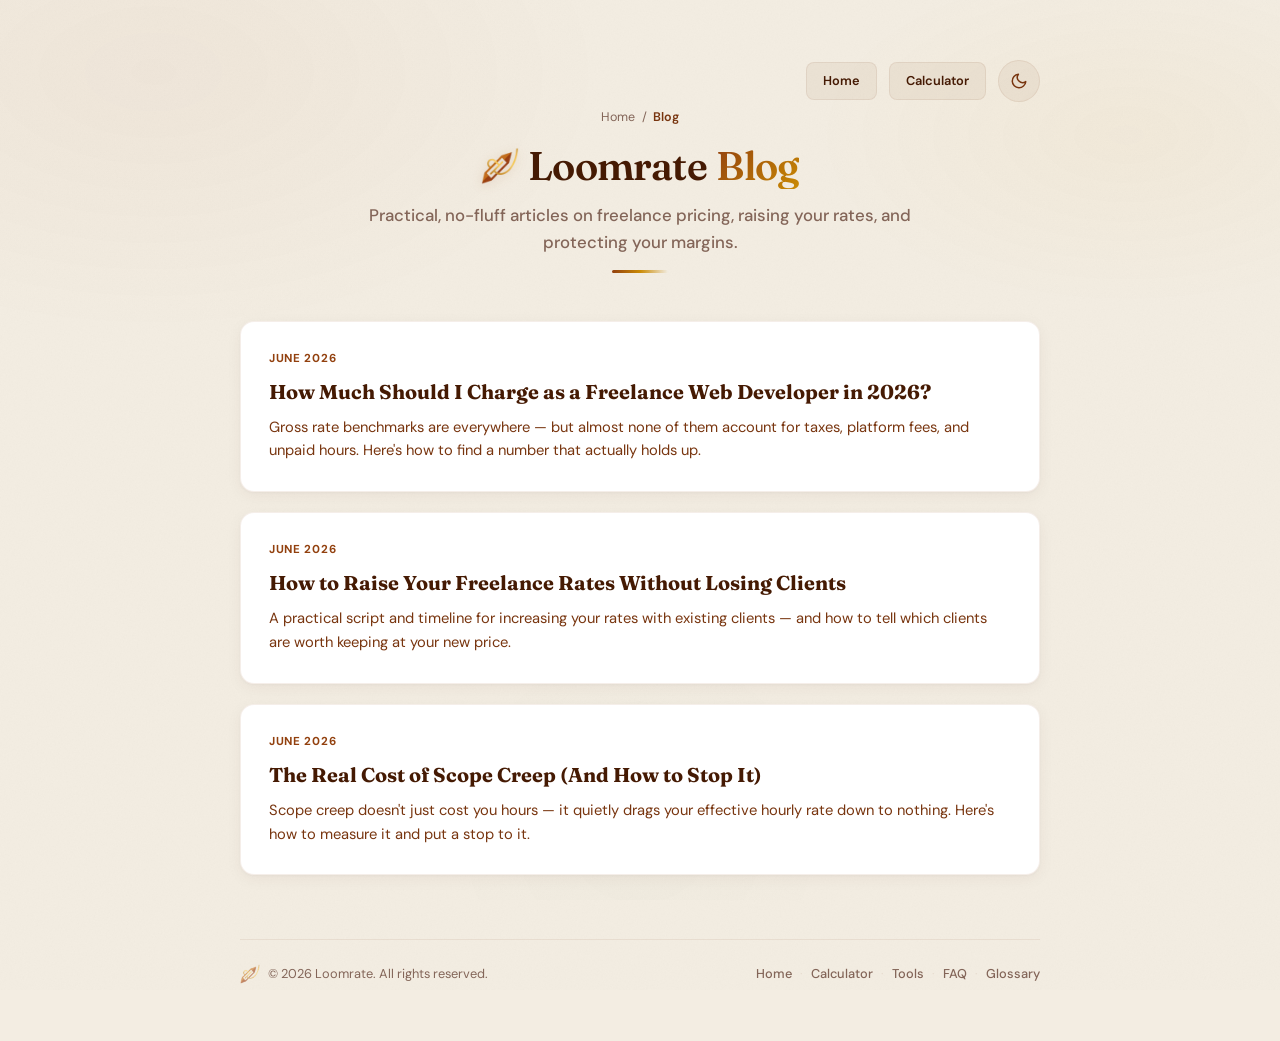
==== blog/index.html @ e648123e "feat: add Phase 1 growth features - share card, SEO tools, blog, paywall UX Adds shareable profitabi" ====
<!DOCTYPE html>
<html lang="en">

<head>
    <meta charset="UTF-8">
    <meta name="viewport" content="width=device-width, initial-scale=1.0">
    <title>Freelance Pricing Blog | Loomrate</title>
    <meta name="description"
        content="Practical articles on freelance pricing, raising your rates, scope creep, and profitability — from the team behind Loomrate.">
    <meta name="robots" content="index, follow">
    <link rel="canonical" href="https://www.loomrate.com/blog">

    <meta property="og:type" content="website">
    <meta property="og:url" content="https://www.loomrate.com/blog">
    <meta property="og:title" content="Freelance Pricing Blog | Loomrate">
    <meta property="og:description" content="Practical articles on freelance pricing, raising your rates, scope creep, and profitability.">
    <meta property="og:image" content="https://www.loomrate.com/og-image.png">
    <meta property="og:image:width" content="1200">
    <meta property="og:image:height" content="630">
    <meta property="og:image:type" content="image/png">

    <meta property="twitter:card" content="summary_large_image">
    <meta property="twitter:url" content="https://www.loomrate.com/blog">
    <meta property="twitter:title" content="Freelance Pricing Blog | Loomrate">
    <meta property="twitter:description" content="Practical articles on freelance pricing, raising your rates, scope creep, and profitability.">
    <meta property="twitter:image" content="https://www.loomrate.com/og-image.png">

    <link rel="preconnect" href="https://fonts.googleapis.com">
    <link rel="preconnect" href="https://fonts.gstatic.com" crossorigin>
    <link href="https://fonts.googleapis.com/css2?family=DM+Sans:ital,wght@0,400;0,500;0,600;0,700;1,400&family=Fraunces:opsz,wght@9..144,500;9..144,600;9..144,700&display=swap" rel="stylesheet">

    <link rel="shortcut icon" href="/favicon.ico?v=1" type="image/x-icon">
    <link rel="icon" href="/favicon.ico?v=1" type="image/x-icon" sizes="any">
    <link rel="icon" type="image/svg+xml" href="/favicons/favicon.svg?v=1">
    <link rel="icon" type="image/png" sizes="32x32" href="/favicons/favicon-32x32.png?v=1">
    <link rel="icon" type="image/png" sizes="16x16" href="/favicons/favicon-16x16.png?v=1">
    <link rel="apple-touch-icon" sizes="180x180" href="/favicons/apple-touch-icon.png?v=1">

    <script type="application/ld+json">
    {
      "@context": "https://schema.org",
      "@graph": [
        {
          "@type": "Blog",
          "@id": "https://www.loomrate.com/blog#blog",
          "name": "Loomrate Freelance Pricing Blog",
          "isPartOf": { "@id": "https://www.loomrate.com/#website" }
        },
        {
          "@type": "BreadcrumbList",
          "itemListElement": [
            { "@type": "ListItem", "position": 1, "name": "Home", "item": "https://www.loomrate.com/" },
            { "@type": "ListItem", "position": 2, "name": "Blog", "item": "https://www.loomrate.com/blog" }
          ]
        }
      ]
    }
    </script>

    <svg style="position:absolute;width:0;height:0" aria-hidden="true">
        <filter id="grain"><feTurbulence type="fractalNoise" baseFrequency="0.65" numOctaves="3" stitchTiles="stitch" /><feColorMatrix type="saturate" values="0" /></filter>
    </svg>

    <style>
        :root {
            --bg: #f3ede2; --card: #fefcf7; --card-raised: #ffffff; --card-border: rgba(146, 64, 14, 0.09);
            --card-border-hover: rgba(146, 64, 14, 0.22); --accent: #92400e; --accent-hover: #78350f;
            --accent-dim: rgba(146, 64, 14, 0.08); --accent-glow: rgba(146, 64, 14, 0.16); --gold: #ca8a04;
            --gold-dim: rgba(202, 138, 4, 0.08); --text: #451a03; --text-dim: #78350f; --text-muted: #836558;
            --border: rgba(120, 53, 15, 0.08); --shadow: 0 1px 3px rgba(69, 26, 3, 0.04), 0 4px 16px rgba(69, 26, 3, 0.05);
            --shadow-md: 0 4px 12px rgba(69, 26, 3, 0.06), 0 12px 40px rgba(69, 26, 3, 0.08);
            --gradient-line: linear-gradient(90deg, var(--accent), var(--gold), transparent);
            --bg-glow1: rgba(146, 64, 14, 0.04); --bg-glow2: rgba(202, 138, 4, 0.035); --bg-glow3: rgba(22, 101, 52, 0.015);
            --toggle-bg: rgba(120, 53, 15, 0.06); --toggle-hover: rgba(120, 53, 15, 0.12);
            --sun-display: none; --moon-display: inline; --grain-opacity: 0.03;
        }

        [data-theme="dark"] {
            --bg: #0a0d1a; --card: #12162a; --card-raised: #181d35; --card-border: rgba(249, 115, 22, 0.08);
            --card-border-hover: rgba(249, 115, 22, 0.20); --accent: #f97316; --accent-hover: #ea580c;
            --accent-dim: rgba(249, 115, 22, 0.12); --accent-glow: rgba(249, 115, 22, 0.22); --gold: #eab308;
            --gold-dim: rgba(234, 179, 8, 0.10); --text: #fef3c7; --text-dim: #a8a0b8; --text-muted: #7b7894;
            --border: rgba(255, 255, 255, 0.05); --shadow: 0 2px 8px rgba(0, 0, 0, 0.3), 0 8px 32px rgba(0, 0, 0, 0.4);
            --shadow-md: 0 4px 16px rgba(0, 0, 0, 0.4), 0 16px 48px rgba(0, 0, 0, 0.5);
            --gradient-line: linear-gradient(90deg, #f97316, #eab308, transparent);
            --bg-glow1: rgba(249, 115, 22, 0.05); --bg-glow2: rgba(234, 179, 8, 0.04); --bg-glow3: rgba(52, 211, 153, 0.02);
            --toggle-bg: rgba(255, 255, 255, 0.05); --toggle-hover: rgba(255, 255, 255, 0.10);
            --sun-display: inline; --moon-display: none; --grain-opacity: 0.015;
        }

        * { box-sizing: border-box; margin: 0; padding: 0; }

        body { font-family: 'DM Sans', system-ui, sans-serif; background: var(--bg); color: var(--text); line-height: 1.6; -webkit-font-smoothing: antialiased; padding: 3.5rem 1.5rem; min-height: 100vh; position: relative; transition: background-color 0.35s ease, color 0.35s ease; }
        body::before { content: ''; position: fixed; inset: 0; background: radial-gradient(ellipse 55% 45% at 12% 8%, var(--bg-glow1) 0%, transparent 65%), radial-gradient(ellipse 45% 35% at 88% 15%, var(--bg-glow2) 0%, transparent 55%), radial-gradient(ellipse 35% 50% at 50% 92%, var(--bg-glow3) 0%, transparent 45%); pointer-events: none; z-index: 0; transition: background 0.35s ease; }
        body::after { content: ''; position: fixed; inset: 0; filter: url(#grain); opacity: var(--grain-opacity); pointer-events: none; z-index: 0; }

        .container { max-width: 800px; margin: 0 auto; position: relative; z-index: 1; }

        .breadcrumb-nav { display: flex; align-items: center; justify-content: center; gap: 0.4rem; font-size: 0.78rem; color: var(--text-muted); margin-bottom: 1rem; }
        .breadcrumb-nav a { color: var(--text-muted); text-decoration: none; }
        .breadcrumb-nav a:hover { color: var(--accent); }
        .breadcrumb-nav [aria-current="page"] { color: var(--text-dim); font-weight: 600; }

        header { margin-bottom: 3rem; padding-top: 3.25rem; text-align: center; position: relative; animation: slideUp 0.8s cubic-bezier(0.16, 1, 0.3, 1) forwards; }
        header h1 { font-family: 'Fraunces', 'DM Sans', serif; font-weight: 600; font-size: 2.5rem; color: var(--text); letter-spacing: -0.02em; line-height: 1.12; margin-bottom: 0.5rem; }
        header h1 a { text-decoration: none; color: inherit; }
        header h1 span { background: linear-gradient(135deg, var(--accent), var(--gold)); -webkit-background-clip: text; -webkit-text-fill-color: transparent; }
        header p { font-size: 1.05rem; color: var(--text-muted); font-weight: 500; max-width: 600px; margin: 0 auto; }
        header::after { content: ''; display: block; width: 56px; height: 3px; margin: 0.85rem auto 0; background: var(--gradient-line); border-radius: 2px; opacity: 0; transform: scaleX(0); animation: growLine 0.6s cubic-bezier(0.16, 1, 0.3, 1) 0.25s forwards; }

        .header-actions { position: absolute; top: 0.25rem; right: 0; z-index: 1000; display: flex; align-items: center; gap: 0.75rem; }
        .theme-toggle { position: relative; width: 42px; height: 42px; border-radius: 50%; border: 1px solid var(--border); background: var(--toggle-bg); color: var(--text-dim); cursor: pointer; display: flex; align-items: center; justify-content: center; transition: background 0.2s ease, border-color 0.2s ease, color 0.2s ease; }
        .theme-toggle:hover { background: var(--toggle-hover); color: var(--text); border-color: var(--card-border-hover); }
        .theme-toggle:active { transform: scale(0.93); }
        .theme-toggle .icon-sun { display: var(--sun-display); }
        .theme-toggle .icon-moon { display: var(--moon-display); }

        .btn { display: inline-flex; align-items: center; justify-content: center; gap: 0.45rem; font-family: inherit; font-size: 0.85rem; font-weight: 600; padding: 0.8rem 1.3rem; border-radius: 8px; cursor: pointer; border: 1px solid transparent; transition: all 0.15s ease; white-space: nowrap; text-decoration: none; }
        .btn:active { transform: scale(0.97); }
        .btn-primary { background: linear-gradient(135deg, var(--accent), var(--accent-hover)); color: #fff; box-shadow: 0 4px 18px var(--accent-dim); }
        .btn-primary:hover { box-shadow: 0 6px 24px var(--accent-glow); filter: brightness(1.08); }
        .btn-secondary { background: var(--toggle-bg); border-color: var(--border); color: var(--text); }
        .btn-secondary:hover { background: var(--toggle-hover); border-color: var(--card-border-hover); }
        .btn-sm { padding: 0.5rem 1rem; font-size: 0.8rem; }

        .post-list { display: flex; flex-direction: column; gap: 1.25rem; margin-bottom: 4rem; }
        .post-card { background: var(--card-raised); border: 1px solid var(--card-border); border-radius: 14px; padding: 1.75rem; box-shadow: var(--shadow); text-decoration: none; color: inherit; display: block; transition: all 0.25s cubic-bezier(0.16, 1, 0.3, 1); }
        .post-card:hover { border-color: var(--card-border-hover); box-shadow: var(--shadow-md); transform: translateY(-2px); }
        .post-date { font-size: 0.72rem; font-weight: 700; text-transform: uppercase; letter-spacing: 0.06em; color: var(--accent); margin-bottom: 0.5rem; }
        .post-card h2 { font-size: 1.25rem; font-weight: 700; color: var(--text); margin-bottom: 0.5rem; font-family: 'Fraunces', serif; }
        .post-card p { font-size: 0.92rem; color: var(--text-dim); line-height: 1.6; }

        .app-footer { margin-top: 4rem; padding-top: 1.5rem; border-top: 1px solid var(--border); text-align: center; font-size: 0.8rem; color: var(--text-muted); }
        .footer-content { display: flex; flex-direction: column; align-items: center; gap: 0.5rem; }
        @media (min-width: 600px) { .footer-content { flex-direction: row; justify-content: space-between; } }
        .footer-links { display: flex; align-items: center; gap: 0.5rem; flex-wrap: wrap; justify-content: center; }
        .footer-links a { color: var(--text-muted); text-decoration: none; font-weight: 500; }
        .footer-links a:hover { color: var(--accent); }
        .footer-links .separator { color: var(--border); user-select: none; }

        @keyframes slideUp { from { opacity: 0; transform: translateY(20px); } to { opacity: 1; transform: translateY(0); } }
        @keyframes growLine { to { opacity: 1; transform: scaleX(1); } }

        @media (max-width: 640px) {
            .header-actions { position: static; justify-content: flex-end; flex-wrap: wrap; margin-bottom: 1.5rem; }
            header { padding-top: 0; }
            header h1 { font-size: 1.85rem; }
        }
        @media (prefers-reduced-motion: reduce) { *, *::before, *::after { animation-duration: 0.01ms !important; animation-iteration-count: 1 !important; transition-duration: 0.01ms !important; scroll-behavior: auto !important; } }
    </style>
</head>

<body>

    <main class="container">

        <div class="header-actions">
            <a href="/" class="btn btn-secondary btn-sm">Home</a>
            <a href="/calculator" class="btn btn-secondary btn-sm">Calculator</a>
            <button class="theme-toggle" onclick="toggleTheme()" aria-label="Toggle dark mode" title="Toggle dark mode">
                <svg class="icon-moon" xmlns="http://www.w3.org/2000/svg" width="18" height="18" viewBox="0 0 24 24" fill="none" stroke="currentColor" stroke-width="2" stroke-linecap="round" stroke-linejoin="round"><path d="M21 12.79A9 9 0 1 1 11.21 3 7 7 0 0 0 21 12.79z" /></svg>
                <svg class="icon-sun" xmlns="http://www.w3.org/2000/svg" width="18" height="18" viewBox="0 0 24 24" fill="none" stroke="currentColor" stroke-width="2" stroke-linecap="round" stroke-linejoin="round"><circle cx="12" cy="12" r="5" /><line x1="12" y1="1" x2="12" y2="3" /><line x1="12" y1="21" x2="12" y2="23" /><line x1="4.22" y1="4.22" x2="5.64" y2="5.64" /><line x1="18.36" y1="18.36" x2="19.78" y2="19.78" /><line x1="1" y1="12" x2="3" y2="12" /><line x1="21" y1="12" x2="23" y2="12" /><line x1="4.22" y1="19.78" x2="5.64" y2="18.36" /><line x1="18.36" y1="5.64" x2="19.78" y2="4.22" /></svg>
            </button>
        </div>

        <header>
            <nav class="breadcrumb-nav" aria-label="Breadcrumb">
                <a href="/">Home</a>
                <span aria-hidden="true">/</span>
                <span aria-current="page">Blog</span>
            </nav>
            <h1>
                <a href="/" style="text-decoration: none; color: inherit; display: inline-flex; align-items: center; gap: 0.6rem;">
                    <img src="/favicons/apple-touch-icon.png" alt="Loomrate Logo" style="width: 38px; height: 38px; filter: drop-shadow(0 2px 6px var(--accent-glow));">
                    Loomrate <span>Blog</span>
                </a>
            </h1>
            <p>Practical, no-fluff articles on freelance pricing, raising your rates, and protecting your margins.</p>
        </header>

        <div class="post-list">

            <a href="/blog/how-much-to-charge-freelance-web-developer" class="post-card">
                <div class="post-date">June 2026</div>
                <h2>How Much Should I Charge as a Freelance Web Developer in 2026?</h2>
                <p>Gross rate benchmarks are everywhere — but almost none of them account for taxes, platform fees, and unpaid hours. Here's how to find a number that actually holds up.</p>
            </a>

            <a href="/blog/how-to-raise-freelance-rates-without-losing-clients" class="post-card">
                <div class="post-date">June 2026</div>
                <h2>How to Raise Your Freelance Rates Without Losing Clients</h2>
                <p>A practical script and timeline for increasing your rates with existing clients — and how to tell which clients are worth keeping at your new price.</p>
            </a>

            <a href="/blog/real-cost-of-scope-creep" class="post-card">
                <div class="post-date">June 2026</div>
                <h2>The Real Cost of Scope Creep (And How to Stop It)</h2>
                <p>Scope creep doesn't just cost you hours — it quietly drags your effective hourly rate down to nothing. Here's how to measure it and put a stop to it.</p>
            </a>

        </div>

        <footer class="app-footer">
            <div class="footer-content">
                <div style="display: flex; align-items: center; gap: 0.5rem;">
                    <img src="/favicons/favicon-32x32.png" alt="Loomrate Logo" style="width: 20px; height: 20px; opacity: 0.6;">
                    <p style="margin: 0;">&copy; 2026 Loomrate. All rights reserved.</p>
                </div>
                <div class="footer-links">
                    <a href="/">Home</a><span class="separator">&middot;</span>
                    <a href="/calculator">Calculator</a><span class="separator">&middot;</span>
                    <a href="/tools">Tools</a><span class="separator">&middot;</span>
                    <a href="/faq">FAQ</a><span class="separator">&middot;</span>
                    <a href="/glossary">Glossary</a>
                </div>
            </div>
        </footer>
    </main>

    <script>
        function toggleTheme() {
            const isDark = document.body.getAttribute('data-theme') === 'dark';
            document.body.setAttribute('data-theme', isDark ? 'light' : 'dark');
            localStorage.setItem('fpa_theme', isDark ? 'light' : 'dark');
        }
        function loadTheme() {
            const saved = localStorage.getItem('fpa_theme');
            if (saved === 'dark') document.body.setAttribute('data-theme', 'dark');
        }
        window.addEventListener('DOMContentLoaded', () => { loadTheme(); });
    </script>
</body>

</html>
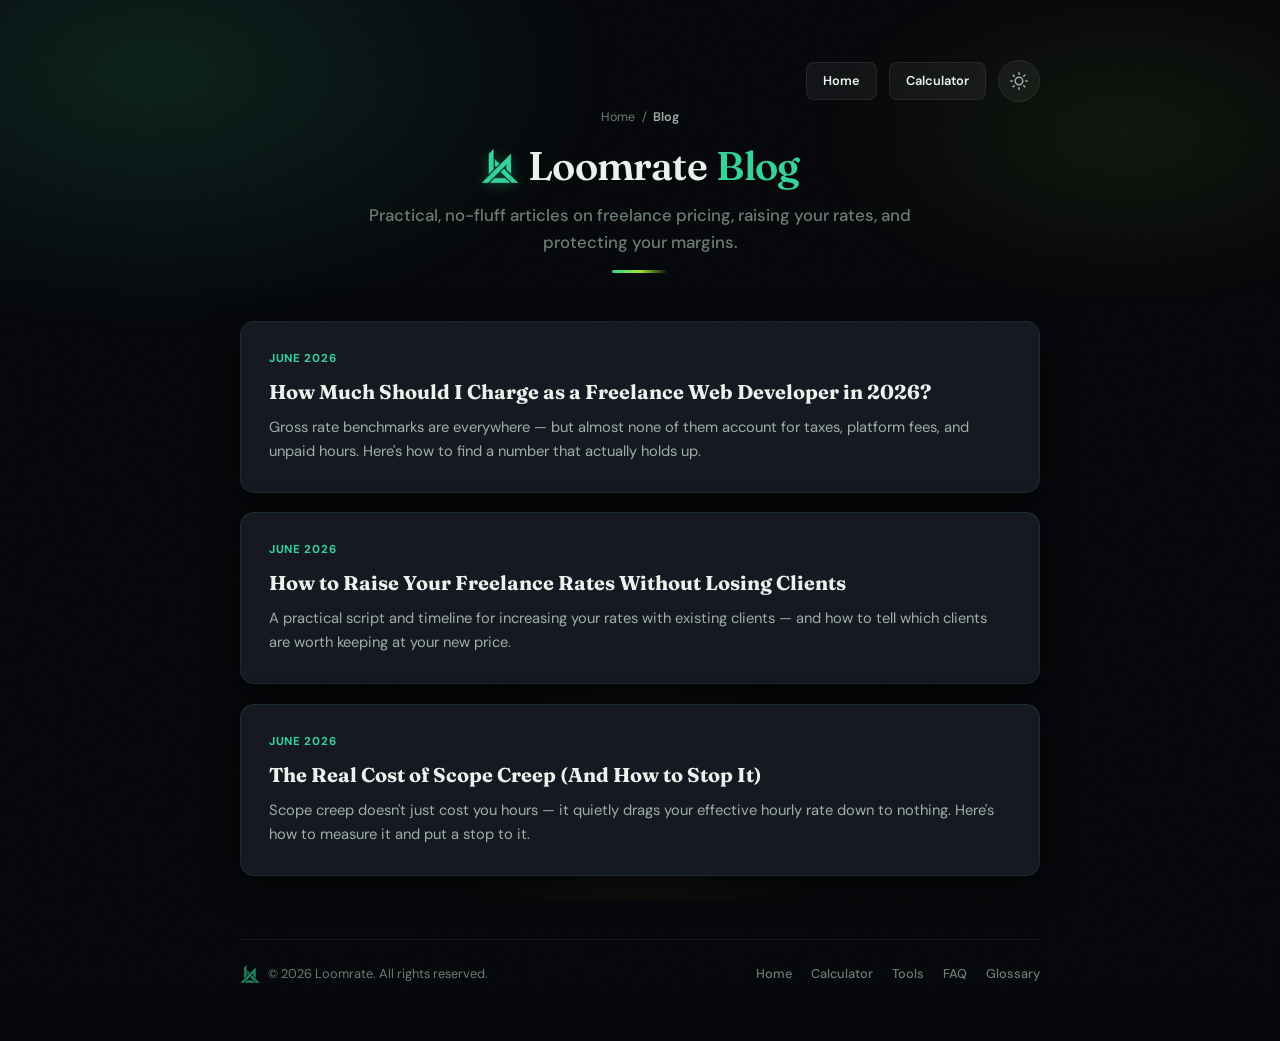
==== commit 376d222f: "feat: redesign into premium dark experience with new emerald brand + logo Visual overhaul of the who" ====
--- a/blog/index.html
+++ b/blog/index.html
@@ -4,6 +4,7 @@
 <head>
     <meta charset="UTF-8">
     <meta name="viewport" content="width=device-width, initial-scale=1.0">
+    <meta name="theme-color" content="#07080B">
     <title>Freelance Pricing Blog | Loomrate</title>
     <meta name="description"
         content="Practical articles on freelance pricing, raising your rates, scope creep, and profitability — from the team behind Loomrate.">
@@ -29,12 +30,15 @@
     <link rel="preconnect" href="https://fonts.gstatic.com" crossorigin>
     <link href="https://fonts.googleapis.com/css2?family=DM+Sans:ital,wght@0,400;0,500;0,600;0,700;1,400&family=Fraunces:opsz,wght@9..144,500;9..144,600;9..144,700&display=swap" rel="stylesheet">
 
-    <link rel="shortcut icon" href="/favicon.ico?v=1" type="image/x-icon">
-    <link rel="icon" href="/favicon.ico?v=1" type="image/x-icon" sizes="any">
-    <link rel="icon" type="image/svg+xml" href="/favicons/favicon.svg?v=1">
-    <link rel="icon" type="image/png" sizes="32x32" href="/favicons/favicon-32x32.png?v=1">
-    <link rel="icon" type="image/png" sizes="16x16" href="/favicons/favicon-16x16.png?v=1">
-    <link rel="apple-touch-icon" sizes="180x180" href="/favicons/apple-touch-icon.png?v=1">
+    <link rel="shortcut icon" href="/favicon.ico?v=2" type="image/x-icon">
+    <link rel="icon" href="/favicon.ico?v=2" type="image/x-icon" sizes="any">
+    <link rel="icon" type="image/svg+xml" href="/favicons/favicon.svg?v=2">
+    <link rel="icon" type="image/png" sizes="32x32" href="/favicons/favicon-32x32.png?v=2">
+    <link rel="icon" type="image/png" sizes="16x16" href="/favicons/favicon-16x16.png?v=2">
+    <link rel="icon" type="image/png" sizes="48x48" href="/favicons/favicon-48x48.png?v=2">
+    <link rel="icon" type="image/png" sizes="96x96" href="/favicons/favicon-96x96.png?v=2">
+    <link rel="apple-touch-icon" sizes="180x180" href="/favicons/apple-touch-icon.png?v=2">
+    <link rel="manifest" href="/site.webmanifest">
 
     <script type="application/ld+json">
     {
@@ -148,9 +152,12 @@
         }
         @media (prefers-reduced-motion: reduce) { *, *::before, *::after { animation-duration: 0.01ms !important; animation-iteration-count: 1 !important; transition-duration: 0.01ms !important; scroll-behavior: auto !important; } }
     </style>
+    <!-- Loomrate shared enhancement layer -->
+    <link rel="stylesheet" href="/assets/loomrate-enhance.css">
+    <script src="/assets/loomrate-enhance.js" defer></script>
 </head>
 
-<body>
+<body data-theme="dark">
 
     <main class="container">
 
@@ -171,7 +178,7 @@
             </nav>
             <h1>
                 <a href="/" style="text-decoration: none; color: inherit; display: inline-flex; align-items: center; gap: 0.6rem;">
-                    <img src="/favicons/apple-touch-icon.png" alt="Loomrate Logo" style="width: 38px; height: 38px; filter: drop-shadow(0 2px 6px var(--accent-glow));">
+                    <img src="/favicons/logo.svg" alt="Loomrate Logo" style="width: 38px; height: 38px; filter: drop-shadow(0 2px 6px var(--accent-glow));">
                     Loomrate <span>Blog</span>
                 </a>
             </h1>
@@ -203,7 +210,7 @@
         <footer class="app-footer">
             <div class="footer-content">
                 <div style="display: flex; align-items: center; gap: 0.5rem;">
-                    <img src="/favicons/favicon-32x32.png" alt="Loomrate Logo" style="width: 20px; height: 20px; opacity: 0.6;">
+                    <img src="/favicons/logo.svg" alt="Loomrate Logo" style="width: 20px; height: 20px; opacity: 0.6;">
                     <p style="margin: 0;">&copy; 2026 Loomrate. All rights reserved.</p>
                 </div>
                 <div class="footer-links">
@@ -225,7 +232,7 @@
         }
         function loadTheme() {
             const saved = localStorage.getItem('fpa_theme');
-            if (saved === 'dark') document.body.setAttribute('data-theme', 'dark');
+            if (saved === 'light') document.body.setAttribute('data-theme', 'light');
         }
         window.addEventListener('DOMContentLoaded', () => { loadTheme(); });
     </script>
--- a/assets/loomrate-enhance.css
+++ b/assets/loomrate-enhance.css
@@ -0,0 +1,289 @@
+/* ============================================================
+   Loomrate — shared visual enhancement layer
+   Loaded AFTER each page's inline <style>, so it layers polish
+   on top of the existing design system using its own tokens.
+   Purely additive: no structural/behavioural changes.
+   ============================================================ */
+
+/* ============================================================
+   1. NEW PALETTE — "Verdant Capital"
+   Premium near-black + vivid emerald/lime (money & profit) with
+   gold as the luxury secondary. Overrides the original amber/navy
+   tokens site-wide. Defined here (loaded after each page's inline
+   <style>) so one edit re-skins all 13 pages in both themes.
+   ============================================================ */
+
+/* ---- LIGHT: Quiet luxury, cool paper ---- */
+:root {
+    --bg: #F4F7F4;
+    --card: #FFFFFF;
+    --card-raised: #FFFFFF;
+    --card-border: rgba(4, 120, 87, 0.12);
+    --card-border-hover: rgba(4, 120, 87, 0.32);
+    --accent: #047857;
+    --accent-hover: #065F46;
+    --accent-dim: rgba(4, 120, 87, 0.08);
+    --accent-glow: rgba(4, 120, 87, 0.18);
+    --on-accent: #FFFFFF;
+    --gold: #B7791F;
+    --gold-dim: rgba(183, 121, 31, 0.10);
+    --gold-text: #8A5A12;
+    --text: #0B1F18;
+    --text-dim: #3A4D45;
+    --text-muted: #5E6F67;
+    --border: rgba(11, 31, 24, 0.08);
+    --input-bg: #EEF3EE;
+    --input-border: rgba(11, 31, 24, 0.12);
+    --input-focus-border: var(--accent);
+    --input-focus-shadow: rgba(4, 120, 87, 0.15);
+    --shadow: 0 1px 3px rgba(7, 24, 17, 0.04), 0 6px 20px rgba(7, 24, 17, 0.06);
+    --shadow-md: 0 6px 18px rgba(7, 24, 17, 0.07), 0 18px 50px rgba(7, 24, 17, 0.10);
+    --gradient-line: linear-gradient(90deg, var(--accent), #65A30D, transparent);
+    --bg-glow1: rgba(4, 120, 87, 0.08);
+    --bg-glow2: rgba(101, 163, 13, 0.06);
+    --bg-glow3: rgba(183, 121, 31, 0.045);
+    --toggle-bg: rgba(11, 31, 24, 0.05);
+    --toggle-hover: rgba(11, 31, 24, 0.10);
+    --grain-opacity: 0.022;
+    --lr-sheen: rgba(255, 255, 255, 0.6);
+    --lr-ring: var(--accent-glow);
+    --lr-accent2: #65A30D;
+}
+
+/* ---- DARK: Near-black, electric emerald ---- */
+[data-theme="dark"] {
+    --bg: #07080B;
+    --card: #111319;
+    --card-raised: #161922;
+    --card-border: rgba(52, 211, 153, 0.10);
+    --card-border-hover: rgba(52, 211, 153, 0.34);
+    --accent: #34D399;
+    --accent-hover: #6EE7B7;
+    --accent-dim: rgba(52, 211, 153, 0.14);
+    --accent-glow: rgba(52, 211, 153, 0.32);
+    --on-accent: #052E22;
+    --gold: #FBBF24;
+    --gold-dim: rgba(251, 191, 36, 0.12);
+    --gold-text: #FCD34D;
+    --text: #E9F3EC;
+    --text-dim: #9DB0A6;
+    --text-muted: #6B7C73;
+    --border: rgba(255, 255, 255, 0.07);
+    --input-bg: rgba(255, 255, 255, 0.035);
+    --input-border: rgba(255, 255, 255, 0.10);
+    --input-focus-border: var(--accent);
+    --input-focus-shadow: rgba(52, 211, 153, 0.20);
+    --shadow: 0 2px 8px rgba(0, 0, 0, 0.35), 0 10px 36px rgba(0, 0, 0, 0.45);
+    --shadow-md: 0 6px 20px rgba(0, 0, 0, 0.45), 0 20px 60px rgba(0, 0, 0, 0.55);
+    --gradient-line: linear-gradient(90deg, #34D399, #A3E635, transparent);
+    --bg-glow1: rgba(52, 211, 153, 0.13);
+    --bg-glow2: rgba(163, 230, 53, 0.07);
+    --bg-glow3: rgba(251, 191, 36, 0.05);
+    --toggle-bg: rgba(255, 255, 255, 0.05);
+    --toggle-hover: rgba(255, 255, 255, 0.10);
+    --grain-opacity: 0.016;
+    --lr-sheen: rgba(255, 255, 255, 0.18);
+    --lr-ring: var(--accent-glow);
+    --lr-accent2: #A3E635;
+}
+
+/* Keep text legible on the now-vivid accent fills (buttons, active tabs).
+   Light = white on deep emerald; dark = near-black on electric emerald. */
+.btn-primary,
+.btn-giant,
+.calc-tab.active,
+.tab.active,
+.preview-slider::-webkit-slider-thumb,
+.preview-slider::-moz-range-thumb { color: var(--on-accent); }
+
+/* A second, larger drifting glow layer for extra dimension.
+   Sits behind everything; never intercepts pointer events. */
+body::before {
+    animation: lrGlowDrift 22s ease-in-out infinite alternate;
+}
+
+@keyframes lrGlowDrift {
+    0%   { transform: translate3d(0, 0, 0) scale(1); }
+    100% { transform: translate3d(0, -1.4%, 0) scale(1.05); }
+}
+
+/* ---------- 2. Global niceties ---------- */
+html { scroll-behavior: smooth; }
+
+::selection {
+    background: var(--accent);
+    color: #fff;
+}
+
+/* Refined scrollbar (WebKit + Firefox) */
+* { scrollbar-width: thin; scrollbar-color: var(--card-border-hover) transparent; }
+*::-webkit-scrollbar { width: 11px; height: 11px; }
+*::-webkit-scrollbar-track { background: transparent; }
+*::-webkit-scrollbar-thumb {
+    background: var(--card-border-hover);
+    border-radius: 99px;
+    border: 3px solid transparent;
+    background-clip: padding-box;
+}
+*::-webkit-scrollbar-thumb:hover { background: var(--accent); background-clip: padding-box; }
+
+/* Consistent keyboard focus ring everywhere */
+a:focus-visible,
+button:focus-visible,
+input:focus-visible,
+select:focus-visible,
+textarea:focus-visible,
+[tabindex]:focus-visible {
+    outline: 2px solid var(--accent);
+    outline-offset: 2px;
+    border-radius: 6px;
+}
+
+/* ---------- 3. Buttons: depth + animated sheen ---------- */
+.btn-primary,
+.btn-giant {
+    position: relative;
+    overflow: hidden;
+    isolation: isolate;
+}
+
+/* Diagonal light sweep on hover */
+.btn-primary::after,
+.btn-giant::after {
+    content: '';
+    position: absolute;
+    inset: 0;
+    background: linear-gradient(115deg, transparent 30%, var(--lr-sheen) 48%, transparent 66%);
+    transform: translateX(-120%);
+    transition: transform 0.65s cubic-bezier(0.16, 1, 0.3, 1);
+    z-index: -1;
+    pointer-events: none;
+}
+
+.btn-primary:hover::after,
+.btn-giant:hover::after { transform: translateX(120%); }
+
+.btn-primary { transition: transform 0.2s cubic-bezier(0.16, 1, 0.3, 1), box-shadow 0.25s ease, filter 0.2s ease; }
+.btn-primary:hover { transform: translateY(-1px); }
+
+.btn-secondary { transition: transform 0.18s ease, background 0.2s ease, border-color 0.2s ease, box-shadow 0.2s ease; }
+.btn-secondary:hover { transform: translateY(-1px); box-shadow: 0 4px 14px rgba(0, 0, 0, 0.06); }
+
+/* ---------- 4. Cards: layered elevation ---------- */
+/* Generic panels — richer resting shadow, smoother transitions.
+   No transform, so large form panels (calculator) stay put. */
+.card {
+    transition: box-shadow 0.28s cubic-bezier(0.16, 1, 0.3, 1),
+                border-color 0.28s ease, transform 0.28s cubic-bezier(0.16, 1, 0.3, 1);
+}
+.card:hover { box-shadow: var(--shadow-md); }
+
+/* Clickable / marketing content cards — lift + accent crown */
+.tool-card,
+.post-card,
+.explainer-card {
+    position: relative;
+    overflow: hidden;
+}
+.tool-card::before,
+.post-card::before,
+.explainer-card::before {
+    content: '';
+    position: absolute;
+    top: 0; left: 0; right: 0;
+    height: 2px;
+    background: linear-gradient(90deg, var(--accent), var(--gold));
+    transform: scaleX(0);
+    transform-origin: left;
+    transition: transform 0.4s cubic-bezier(0.16, 1, 0.3, 1);
+}
+.tool-card:hover,
+.post-card:hover,
+.explainer-card:hover {
+    transform: translateY(-4px);
+    border-color: var(--card-border-hover);
+    box-shadow: var(--shadow-md);
+}
+.tool-card:hover::before,
+.post-card:hover::before,
+.explainer-card:hover::before { transform: scaleX(1); }
+
+/* Tool-page result tiles & content items — gentle, no jump */
+.output-card,
+.faq-item,
+.glossary-item {
+    transition: border-color 0.25s ease, box-shadow 0.25s ease, background 0.25s ease;
+}
+.output-card:hover {
+    border-color: var(--card-border-hover);
+    box-shadow: var(--shadow);
+}
+.faq-item:hover,
+.glossary-item:hover { border-color: var(--card-border-hover); }
+
+/* Tool-page hero/preview widgets feel a touch more premium */
+.preview-widget { box-shadow: var(--shadow-md); }
+
+/* ---------- 5. Inputs: soft focus glow ---------- */
+input:not([type="range"]):focus,
+select:focus,
+textarea:focus {
+    box-shadow: 0 0 0 4px var(--lr-ring);
+}
+
+/* ---------- 6. Links: animated underline for inline content links ---------- */
+.lr-link, .prose a, .content a:not(.btn) {
+    background-image: linear-gradient(var(--accent), var(--accent));
+    background-size: 0% 1.5px;
+    background-position: 0 100%;
+    background-repeat: no-repeat;
+    transition: background-size 0.3s ease;
+    text-decoration: none;
+}
+.lr-link:hover, .prose a:hover, .content a:not(.btn):hover { background-size: 100% 1.5px; }
+
+/* ---------- 7. Section headings: subtle gradient sheen on display titles ---------- */
+.explainer-title,
+.section-title {
+    background: linear-gradient(120deg, var(--text) 30%, var(--accent) 130%);
+    -webkit-background-clip: text;
+    background-clip: text;
+    -webkit-text-fill-color: transparent;
+}
+
+/* Page-title accent spans: solid emerald (no gold gradient — the brand
+   identity now lives in the logo, so headings stay clean). */
+header h1 span {
+    background: none;
+    -webkit-text-fill-color: var(--accent);
+    color: var(--accent);
+}
+
+/* ---------- 8. Scroll-reveal (driven by loomrate-enhance.js) ---------- */
+@media (prefers-reduced-motion: no-preference) {
+    .lr-in {
+        opacity: 0;
+        transform: translateY(18px);
+        transition: opacity 0.7s cubic-bezier(0.16, 1, 0.3, 1),
+                    transform 0.7s cubic-bezier(0.16, 1, 0.3, 1);
+        will-change: opacity, transform;
+    }
+    .lr-in.lr-shown {
+        opacity: 1;
+        transform: none;
+    }
+}
+
+/* ---------- 9. Responsive polish ---------- */
+@media (max-width: 640px) {
+    /* Keep the giant hero title from overflowing on phones */
+    .landing-title { font-size: clamp(2.5rem, 11vw, 3.25rem) !important; }
+    .landing-tagline { font-size: 1.2rem !important; }
+    .btn-giant { width: 100%; }
+    .preview-widget { box-shadow: var(--shadow); }
+}
+
+@media (prefers-reduced-motion: reduce) {
+    html { scroll-behavior: auto; }
+    body::before { animation: none; }
+}
